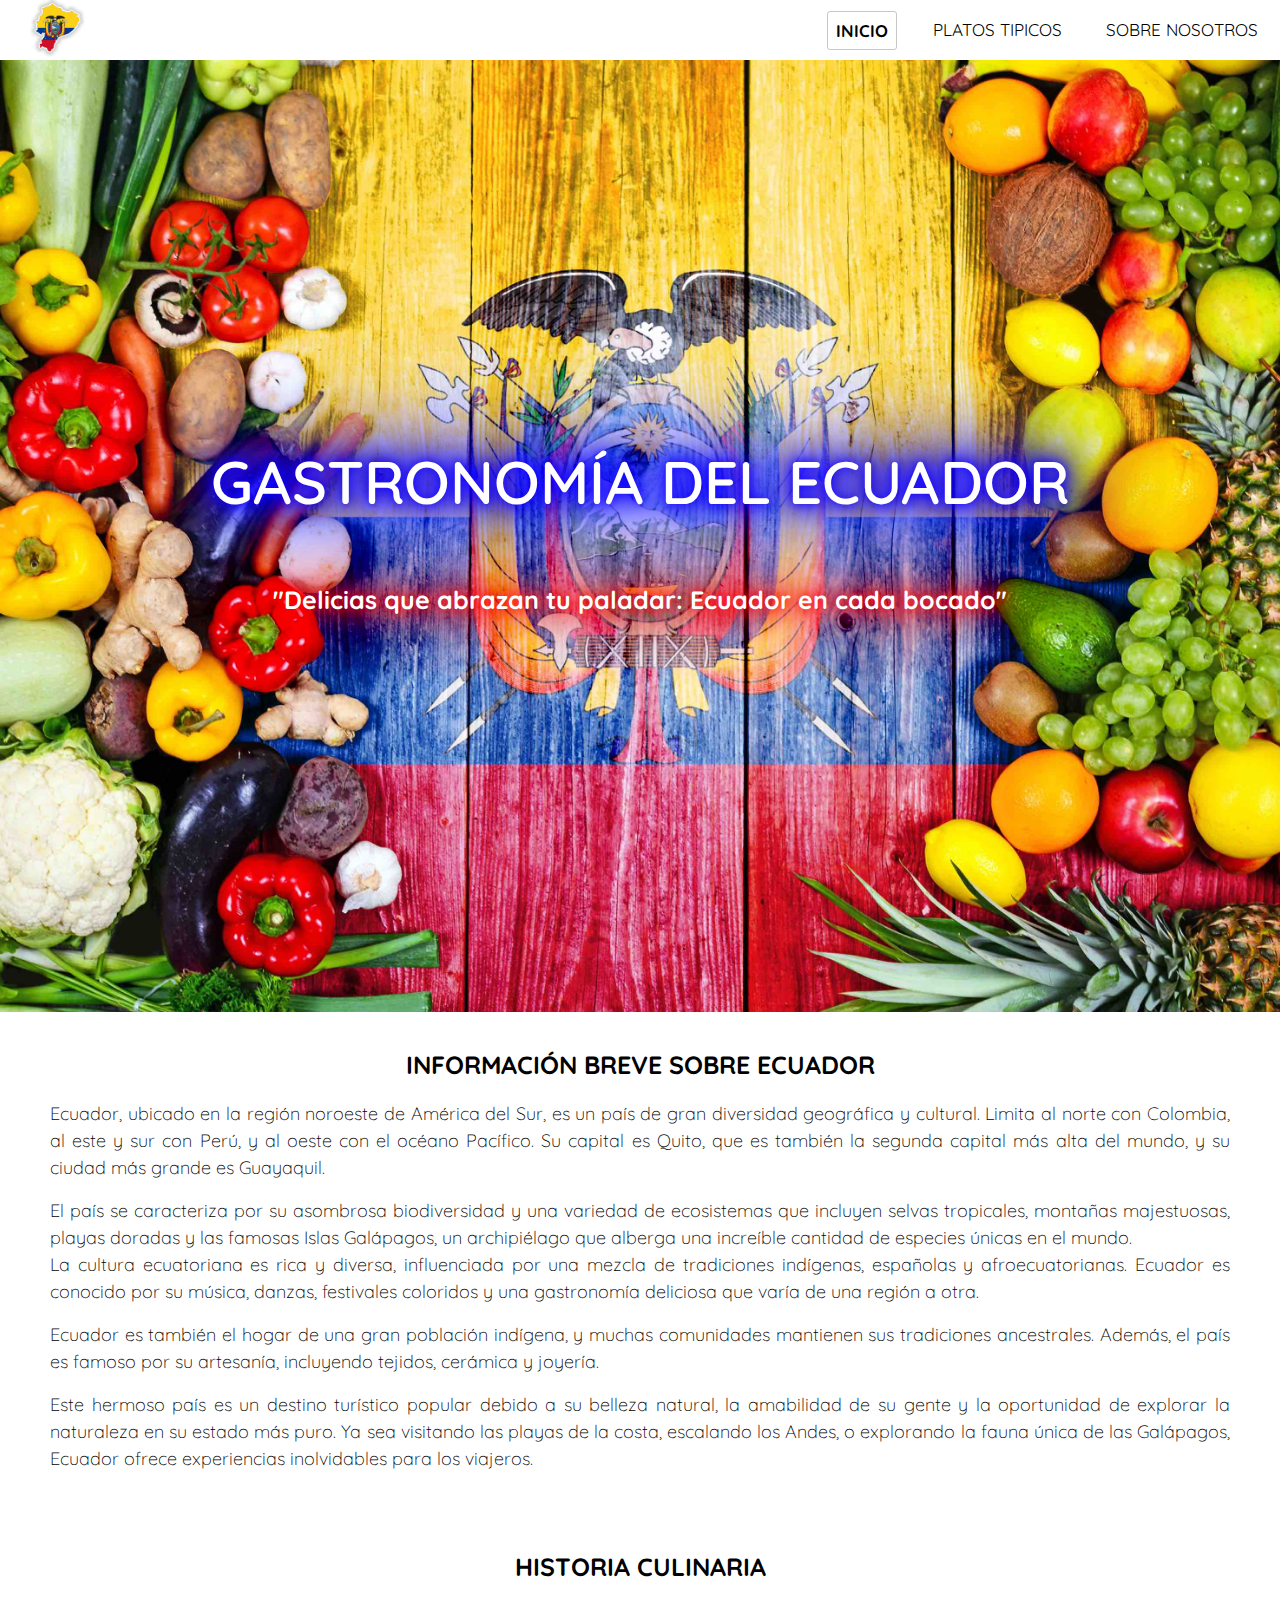
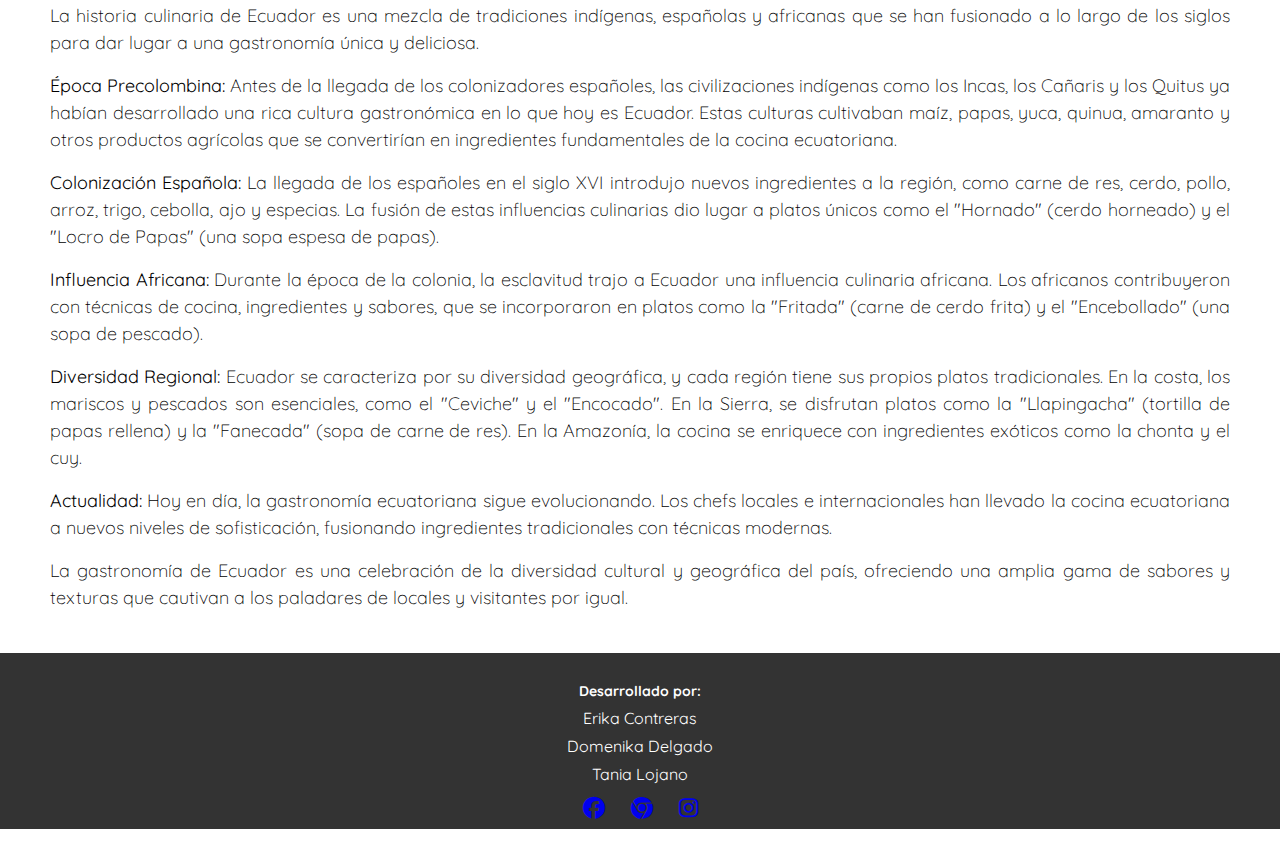
==== Recetas/Recetas/Recetas/index.html @ 78d11869 "Add files via upload" ====
<!DOCTYPE html>
<html lang="en">

<head>
  <meta charset="UTF-8">
  <meta name="viewport" content="width=device-width, initial-scale=1.0">
  <link href="https://cdnjs.cloudflare.com/ajax/libs/font-awesome/5.15.3/css/all.min.css" rel="stylesheet"
    type="text/css">
  <link rel="stylesheet" href="https://cdnjs.cloudflare.com/ajax/libs/font-awesome/5.15.1/css/all.min.css">
  <link rel="stylesheet" href="css/estilos.css">
  <link rel="preconnect" href="https://fonts.googleapis.com">
  <link rel="preconnect" href="https://fonts.gstatic.com" crossorigin>
  <link rel="stylesheet" href="https://cdnjs.cloudflare.com/ajax/libs/font-awesome/6.2.2/css/all.min.css">
  <link href="https://fonts.googleapis.com/css2?family=Quicksand:wght@300;500;700&display=swap" rel="stylesheet">
  <script src="js/index.js"></script>
  <title>GASTRONOMÍA DEL ECUADOR</title>


    <title>Barra de Búsqueda</title>
    <link rel="stylesheet" href="estilos.css">
</head>

<body>
  <div class="head">
    <div class="logo">
      <a href="index.html"><img src="img/logo.jpg" alt="Básquet"></a>
    </div>
    <nav class="barra_navegacion">
      <a class="active" href="index.html">Inicio</a>
      <a href="platos.html">Platos Tipicos</a>
      <a href="formulario.html">Sobre nosotros</a>
    </nav>
  </div>



  <div class="search-container">
    <input type="text" id="search-input" placeholder="Buscar..." />
    <button id="search-button">Buscar</button>
</div>
<div id="results"></div>
<script src="index.js"></script>



  <header class="contenido_introduccion header">
    <h2 class="introduccion">GASTRONOMÍA DEL ECUADOR</h2>
    <h3>"Delicias que abrazan tu paladar: Ecuador en cada bocado"</h3>
  </header>

  <section class="content pagina_inicio">
    <h1 class="titulos">Información breve sobre Ecuador</h1>
    <h5 class="titulo-informacion">
      <p>Ecuador, ubicado en la región noroeste de América del Sur, es un país de gran diversidad geográfica y cultural.
        Limita al norte con Colombia, al este y sur con Perú, y al oeste con el océano Pacífico. Su capital es Quito,
        que es también la segunda capital más alta del mundo, y su ciudad más grande es Guayaquil.</p>
      <br>
      <p>El país se caracteriza por su asombrosa biodiversidad y una variedad de ecosistemas que incluyen selvas
        tropicales,
        montañas majestuosas, playas doradas y las famosas Islas Galápagos, un archipiélago que alberga una increíble
        cantidad
        de especies únicas en el mundo.</p>
      <p>La cultura ecuatoriana es rica y diversa, influenciada por una mezcla de tradiciones indígenas, españolas y
        afroecuatorianas.
        Ecuador es conocido por su música, danzas, festivales coloridos y una gastronomía deliciosa que varía de una
        región a otra.</p>
      <br>
      <p>Ecuador es también el hogar de una gran población indígena, y muchas comunidades mantienen sus tradiciones
        ancestrales.
        Además, el país es famoso por su artesanía, incluyendo tejidos, cerámica y joyería.</p>
      <br>
      <p>Este hermoso país es un destino turístico popular debido a su belleza natural, la amabilidad de su gente y la
        oportunidad
        de explorar la naturaleza en su estado más puro. Ya sea visitando las playas de la costa, escalando los Andes, o
        explorando
        la fauna única de las Galápagos, Ecuador ofrece experiencias inolvidables para los viajeros.</p>
    </h5>
    <br><br>
    <h1 class="titulos">Historia Culinaria</h1>
    <h5 class="titulo-informacion">
      <p>La historia culinaria de Ecuador es una mezcla de tradiciones indígenas, españolas y africanas que se han
        fusionado
        a lo largo de los siglos para dar lugar a una gastronomía única y deliciosa.</p>
      <br>
      <p><b>Época Precolombina:</b> Antes de la llegada de los colonizadores españoles, las civilizaciones indígenas
        como los Incas,
        los Cañaris y los Quitus ya habían desarrollado una rica cultura gastronómica en lo que hoy es Ecuador. Estas
        culturas
        cultivaban maíz, papas, yuca, quinua, amaranto y otros productos agrícolas que se convertirían en ingredientes
        fundamentales
        de la cocina ecuatoriana.</p>
      <br>
      <p><b>Colonización Española:</b> La llegada de los españoles en el siglo XVI introdujo nuevos ingredientes a la
        región,
        como carne de res, cerdo, pollo, arroz, trigo, cebolla, ajo y especias. La fusión de estas influencias
        culinarias dio lugar
        a platos únicos como el "Hornado" (cerdo horneado) y el "Locro de Papas" (una sopa espesa de papas).</p>
      <br>
      <p><b>Influencia Africana:</b> Durante la época de la colonia, la esclavitud trajo a Ecuador una influencia
        culinaria
        africana. Los africanos contribuyeron con técnicas de cocina, ingredientes y sabores, que se incorporaron en
        platos como
        la "Fritada" (carne de cerdo frita) y el "Encebollado" (una sopa de pescado).</p>
      <br>
      <p><b>Diversidad Regional:</b> Ecuador se caracteriza por su diversidad geográfica, y cada región tiene sus
        propios
        platos tradicionales. En la costa, los mariscos y pescados son esenciales, como el "Ceviche" y el "Encocado". En
        la Sierra,
        se disfrutan platos como la "Llapingacha" (tortilla de papas rellena) y la "Fanecada" (sopa de carne de res). En
        la Amazonía,
        la cocina se enriquece con ingredientes exóticos como la chonta y el cuy.</p>
      <br>
      <p><b>Actualidad:</b> Hoy en día, la gastronomía ecuatoriana sigue evolucionando. Los chefs locales e
        internacionales han
        llevado la cocina ecuatoriana a nuevos niveles de sofisticación, fusionando ingredientes tradicionales con
        técnicas modernas.</p>
      <br>
      <p>La gastronomía de Ecuador es una celebración de la diversidad cultural y geográfica del país, ofreciendo una
        amplia gama
        de sabores y texturas que cautivan a los paladares de locales y visitantes por igual.</p>
    </h5>
    <br>
    </div
  </section>
  <footer class="footer-names">
    <div class="info-personal">
      <h1>Desarrollado por:</h1>
      <div class="integrantes-name">
        <div class="name-div">
          <p>Erika Contreras</p>
          <p>Domenika Delgado</p>
          <p>Tania Lojano</p>
          
        </div>
      </div>
      <div class="links">
        <a href="https://www.facebook.com/groups/ups.ecuador/" class="icon-link">
          <i class="fab fa-facebook"></i>
        </a>
        <a href="https://www.ups.edu.ec/" class="icon-link">
          <i class="fab fa-chrome"></i>
        </a>
        <a href="https://www.instagram.com/upsalesianaec/" class="icon-link">
          <i class="fab fa-instagram"></i>
        </a>
      </div>
    </div>
  </footer>
</body>
</html>
---- Recetas/Recetas/Recetas/css/estilos.css ----
:root {
    --Fwhite: #FFFFFF;
    --black: #000000;
    --very-light-pink: #C7C7C7;
    --text-input-field: #F7F7F7;
    --hospital-green: #ACD9B2;
    --sm: 14px;
    --md: 16px;
    --lg: 18px;
}

body {
    margin: 0;
    font-family: 'Quicksand', sans-serif;
}
/* *{
    margin: 0;
    padding: 0;
    border: 0;
    font-size: 100%;
    vertical-align: baseline;
} */

.head {
    display: flex;
    align-items: center;
    justify-content: space-between;
    height: 60px;
    background: #ffffff;
    position: fixed;
    width: 100%;
    z-index: 100;
}

.barra_navegacion {
    display: flex;
    margin-right: -0px;
}

.logo {
    margin-left: 30px;
}

.logo a {
    text-decoration: none;
    color: #fff;
    text-transform: uppercase;
    font-size: 20px;
}

.logo img {
    width: 55px;
    height: auto;
}

.barra_navegacion a {
    display: block;
    padding: 8px 8px; 
    margin: 0 14px 0 14px;
    border-radius: 3px;
    color: #000000;
    text-decoration: none;
    text-transform: uppercase;
    font-size: 17px;
}

.barra_navegacion a:hover {
    background: linear-gradient(90deg, #f4f477, #99CCFF, #FFCCCC);
}
.active {
    color: #fff;
    font-weight: bold;
    border: 1px solid var(--very-light-pink);
    text-decoration: none;
  }
.contenido_introduccion {
    height: 85vh;
    display: flex;
    flex-direction: column;
    justify-content: center;
    align-items: center;
}

.introduccion {
    margin-bottom: 40px;
    font-size: 60px;
    font-weight: 600;
    text-transform: uppercase;
    word-break: break-word;
}

h2 {
    color: #fff;
    text-shadow: 0 0 10px #1100ff,
                 0 0 20px #1100ff,
                 0 0 30px #1100ff,
                 0 0 40px #1100ff,
                 0 0 70px #1100ff,
                 0 0 80px #1100ff,
                 0 0 100px #1100ff,
                 0 0 150px #1100ff;
}

h3 {
    color: #fff;
    text-align: center;
    font-size: 25px;
    padding-left: 10px;
    padding-right: 10px;
    text-shadow: 0 0 10px #ff0000,
                 0 0 20px #ff0000,
                 0 0 30px #ff0000,
                 0 0 40px #ff0000,
                 0 0 70px #ff0000,
                 0 0 80px #ff0000,
                 0 0 100px #ff0000,
                 0 0 150px #ff0000;
}

.header {
    display: flex;
    justify-content: center;
    align-items: center;
    height: 110vh;
    background: url(imagenes/introduccion.jpg) no-repeat center;
    background-size: cover;
}

.header2 {
    display: flex;
    justify-content: center;
    align-items: center;
    height: 110vh;
    background: url(imagenes/platos.jpg) no-repeat center;
    background-size: cover;
}

.header3 {
    display: flex;
    justify-content: center;
    align-items: center;
    height: 110vh;
    background: url(imagenes/b7.gif) no-repeat center;
    background-size: cover;
}

.header4 {
    display: flex;
    justify-content: center;
    align-items: center;
    height: 110vh;
    background: url(imagenes/b8.gif) no-repeat center;
    background-size: cover;
}

.pagina_inicio {
    background: #ffffff;
    padding: 20px 0;
    /*min-height: 75vh; */
}

.contactos {
    background: #000000;
    padding: 20px 0;
    display: flex;
    align-items: center; 
}

.pagina_historia {
    background: #ffffff;
    padding: 20px 0;
    /*height: 485vh;*/
}

.imagen {
    max-width: 50%; 
    display: block; 
    margin: 0 auto; 
}

.pagina_reglas {
    background: #0a93ef;
    padding: 20px 0;
    height: 365vh;
}

.pagina_equipos {
    background: #0a93ef;
    padding: 20px 0;
    height: 300vh;
}

.titulos {
    margin-bottom: 40px;
    text-align: center;
    font-size: 25px;
    font-weight: 800;
    text-transform: uppercase;
    color: #000000;
}

.titulo-informacion p {
    text-align: justify;
    color: black;
    font-size: 18px;
    margin-top: -20px;
    padding-left: 50px; 
    padding-right: 50px; 
    font-weight: 100;
    line-height: 1.5;
    margin-bottom: 20px;
    text-align: justify;
}

.titulo2 {
    text-align: left;
    color: black;
    font-size: 18px;
    margin-top: 10px;
    padding-left: 50px; 
    padding-right: 50px; 
}

.subtitulos {
    margin-bottom: 40px;
    text-align: center;
    font-size: 15px;
    font-weight: 600;
    text-transform: uppercase;
    color: #000000;
}



.derechos-reservados {
    text-align: center;
    width: 100%;
}

.derechos-reservados p {
    margin-bottom: 10px;
    font-size: 18px;
    color: #fff;
    padding: 0 150px;
}



.social {
    display: flex;
    justify-content: center;
}

.social ul {
    list-style: none;
    display: flex;
    justify-content: flex-start;
    padding: 0;
}

.social li {
    margin-right: 7px;
}

.social li a {
    color: #fff;
    font-size: 24px;
}

.social li a i {
    transition: color 0.3s ease;
}

.social li a:hover i {
    color: #00eaff;
}

.image-container {
    display: flex;
    justify-content: center;
}

.contenido_login {
    height: 100vh;
    display: flex;
    flex-direction: column;
    justify-content: center;
    align-items: center;
}

.input-grande {
    border-radius: 10px;
    height: 25px;
    width: 250px;
    padding: 5px;
    font-size: 16px;
}


textarea.form-control {
    resize: vertical;
}


.btn:hover {
    background-color: #00ccff;
}

.list-container {
    display: flex;
    align-items: center;
}
.list-container .form-container {
    width: 100%;
    margin: 20px;
    display: flex;
    flex-direction: column;
    align-items: center;
}
.list-container .titulos {
    margin-bottom: 0px;
    font-weight: bold;
}
.list-container .subtitulos {
    margin-top: 10px;
    margin-bottom: 0;
}

.list-container .centrado {
    width: 60%;
    display: flex;
    flex-direction: column;
}

.list-container .label {
    font-weight: bold;
    margin-bottom: 4px;
    margin-top: 12px;
}
.form-control {

    padding: 10px;
    font-size: 16px;
    border-radius: 5px;
    border: 1px solid #ccc;
}
.btn {
    display: block;
    width: auto;
    margin: 22px 12px 0 12px;
    padding: 10px 15px;
    font-size: 16px;
    border-radius: 5px;
    background-color: #2fbcd4;
    border: none;
    color: #000;
    cursor: pointer;
    transition: background-color 0.3s ease;
}
.list-container .contact-div {
    width: 100%;
    margin: 20px;
    display: flex;
    flex-direction: column;
}
.txt-contact {
    font-weight: bold;
    font-size: 25px;
    color: black;
    margin-bottom: 0px;
    text-shadow: none;
}
.content-contact {
    display: flex;
    justify-content: center;
}
.contact-form {
    display: flex;
    flex-direction: column;
    width: 75%;
}
.footer-names {
    text-align: center;
    background-color: #333;
    color: #fff;
    padding: 20px 0 2px;
}
.footer-names .info-personal h1 {
    font-size: var(--sm);
    margin-bottom: 0;
}
.footer-names .integrantes-name {
    display: flex;
    flex-direction: row;
    justify-content: center;
}
.footer-names .integrantes-name .name-div {
    display: flex;
    flex-direction: column;
    justify-content: center;
    margin: 0 50px 0 50px;
}
.footer-names .integrantes-name .name-div p{
    margin: 8px 0 0 0;
}

.footer-names .links {
    margin-top: 10px;
    font-size: 22px;
    margin-bottom: 5px;
}
.footer-names .links a{
    text-decoration: none;
    margin: 0 10px 0 10px;
}
/* .centrar {
    display: flex;
    justify-content: center;
    align-items: center;
    height: 65vh;
} */

/* .grid-container {
    display: grid;
    grid-template-columns: repeat(5, 1fr);
    grid-gap: 10px;
} */
  
/* .image-container {
    width: 100%;
    height: 0;
    padding-bottom: 100%;
    background-size: contain;
    background-repeat: no-repeat;
    background-position: center;
} */
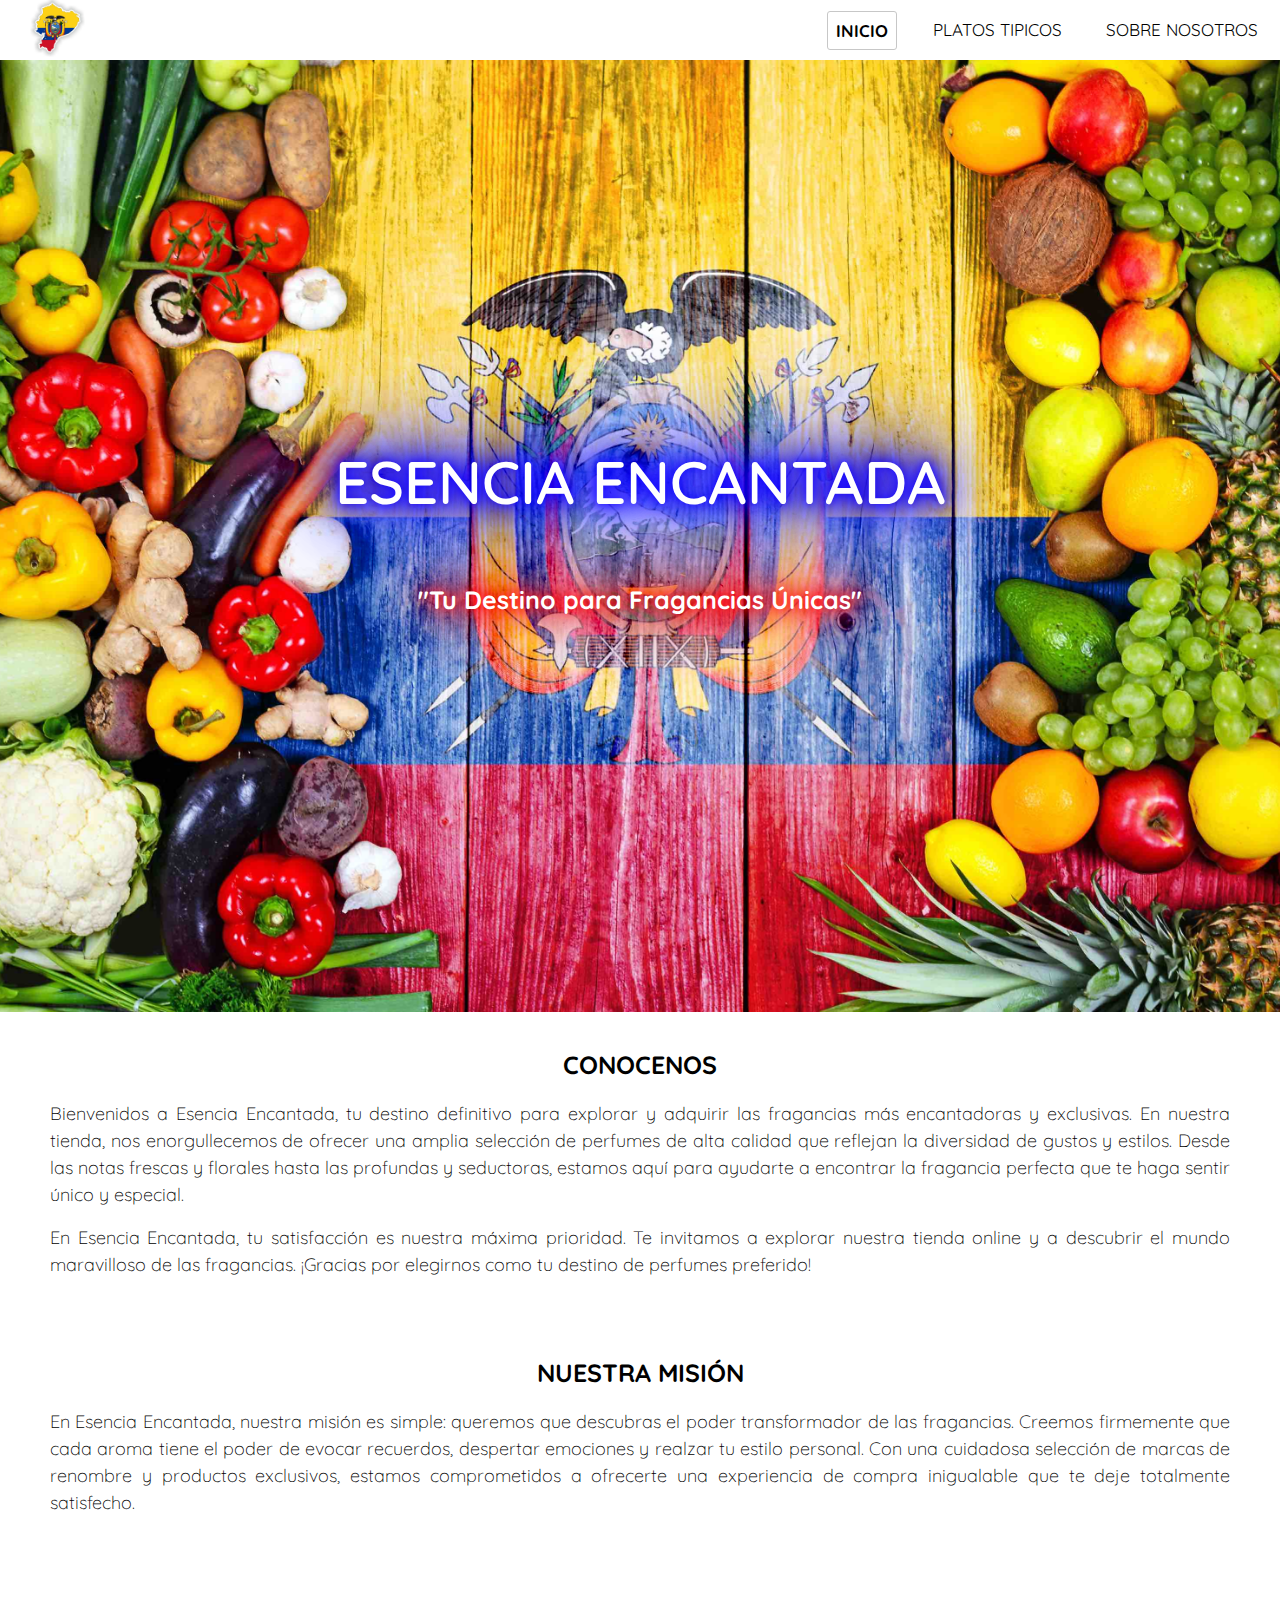
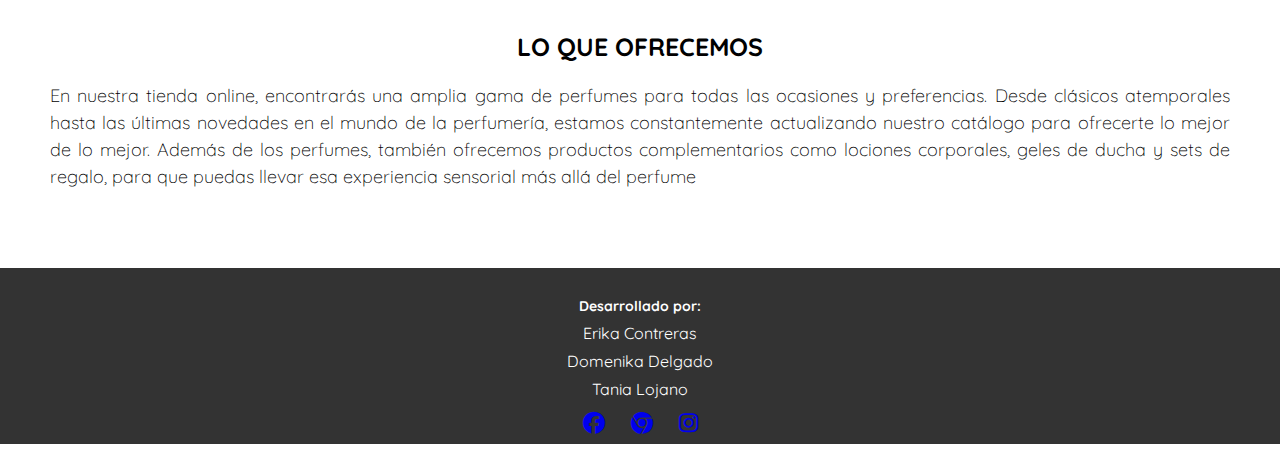
==== commit f5f4e5c5: "INT" ====
--- a/Recetas/Recetas/Recetas/index.html
+++ b/Recetas/Recetas/Recetas/index.html
@@ -13,7 +13,7 @@
   <link rel="stylesheet" href="https://cdnjs.cloudflare.com/ajax/libs/font-awesome/6.2.2/css/all.min.css">
   <link href="https://fonts.googleapis.com/css2?family=Quicksand:wght@300;500;700&display=swap" rel="stylesheet">
   <script src="js/index.js"></script>
-  <title>GASTRONOMÍA DEL ECUADOR</title>
+  <title>Esencia Encantada</title>
 
 
     <title>Barra de Búsqueda</title>
@@ -44,82 +44,46 @@
 
 
   <header class="contenido_introduccion header">
-    <h2 class="introduccion">GASTRONOMÍA DEL ECUADOR</h2>
-    <h3>"Delicias que abrazan tu paladar: Ecuador en cada bocado"</h3>
+    <h2 class="introduccion">Esencia Encantada</h2>
+    <h3>"Tu Destino para Fragancias Únicas"</h3>
   </header>
 
   <section class="content pagina_inicio">
-    <h1 class="titulos">Información breve sobre Ecuador</h1>
+    <h1 class="titulos">CONOCENOS </h1>
     <h5 class="titulo-informacion">
-      <p>Ecuador, ubicado en la región noroeste de América del Sur, es un país de gran diversidad geográfica y cultural.
-        Limita al norte con Colombia, al este y sur con Perú, y al oeste con el océano Pacífico. Su capital es Quito,
-        que es también la segunda capital más alta del mundo, y su ciudad más grande es Guayaquil.</p>
+      <p>Bienvenidos a Esencia Encantada, tu destino definitivo para explorar y adquirir las fragancias más encantadoras y exclusivas.
+         En nuestra tienda, nos enorgullecemos de ofrecer una amplia selección de perfumes de alta calidad que reflejan la diversidad 
+         de gustos y estilos. Desde las notas frescas y florales hasta las profundas y seductoras, estamos aquí para ayudarte a 
+         encontrar la fragancia perfecta que te haga sentir único y especial.</p>
       <br>
-      <p>El país se caracteriza por su asombrosa biodiversidad y una variedad de ecosistemas que incluyen selvas
-        tropicales,
-        montañas majestuosas, playas doradas y las famosas Islas Galápagos, un archipiélago que alberga una increíble
-        cantidad
-        de especies únicas en el mundo.</p>
-      <p>La cultura ecuatoriana es rica y diversa, influenciada por una mezcla de tradiciones indígenas, españolas y
-        afroecuatorianas.
-        Ecuador es conocido por su música, danzas, festivales coloridos y una gastronomía deliciosa que varía de una
-        región a otra.</p>
-      <br>
-      <p>Ecuador es también el hogar de una gran población indígena, y muchas comunidades mantienen sus tradiciones
-        ancestrales.
-        Además, el país es famoso por su artesanía, incluyendo tejidos, cerámica y joyería.</p>
-      <br>
-      <p>Este hermoso país es un destino turístico popular debido a su belleza natural, la amabilidad de su gente y la
-        oportunidad
-        de explorar la naturaleza en su estado más puro. Ya sea visitando las playas de la costa, escalando los Andes, o
-        explorando
-        la fauna única de las Galápagos, Ecuador ofrece experiencias inolvidables para los viajeros.</p>
+      <p> En Esencia Encantada, tu satisfacción es nuestra máxima prioridad. Te invitamos a explorar nuestra tienda online 
+        y a descubrir el mundo maravilloso de las fragancias.
+         ¡Gracias por elegirnos como tu destino de perfumes preferido!</p>
+
     </h5>
     <br><br>
-    <h1 class="titulos">Historia Culinaria</h1>
+    <h1 class="titulos">Nuestra Misión</h1>
     <h5 class="titulo-informacion">
-      <p>La historia culinaria de Ecuador es una mezcla de tradiciones indígenas, españolas y africanas que se han
-        fusionado
-        a lo largo de los siglos para dar lugar a una gastronomía única y deliciosa.</p>
+      <p>En Esencia Encantada, nuestra misión es simple: queremos que descubras el poder transformador de las fragancias. 
+        Creemos firmemente que cada aroma tiene el poder de evocar recuerdos, despertar emociones y realzar tu estilo personal.
+        Con una cuidadosa selección de marcas de renombre y productos exclusivos, estamos comprometidos a ofrecerte una 
+        experiencia de compra inigualable que te deje totalmente satisfecho.</p>
       <br>
-      <p><b>Época Precolombina:</b> Antes de la llegada de los colonizadores españoles, las civilizaciones indígenas
-        como los Incas,
-        los Cañaris y los Quitus ya habían desarrollado una rica cultura gastronómica en lo que hoy es Ecuador. Estas
-        culturas
-        cultivaban maíz, papas, yuca, quinua, amaranto y otros productos agrícolas que se convertirían en ingredientes
-        fundamentales
-        de la cocina ecuatoriana.</p>
-      <br>
-      <p><b>Colonización Española:</b> La llegada de los españoles en el siglo XVI introdujo nuevos ingredientes a la
-        región,
-        como carne de res, cerdo, pollo, arroz, trigo, cebolla, ajo y especias. La fusión de estas influencias
-        culinarias dio lugar
-        a platos únicos como el "Hornado" (cerdo horneado) y el "Locro de Papas" (una sopa espesa de papas).</p>
-      <br>
-      <p><b>Influencia Africana:</b> Durante la época de la colonia, la esclavitud trajo a Ecuador una influencia
-        culinaria
-        africana. Los africanos contribuyeron con técnicas de cocina, ingredientes y sabores, que se incorporaron en
-        platos como
-        la "Fritada" (carne de cerdo frita) y el "Encebollado" (una sopa de pescado).</p>
-      <br>
-      <p><b>Diversidad Regional:</b> Ecuador se caracteriza por su diversidad geográfica, y cada región tiene sus
-        propios
-        platos tradicionales. En la costa, los mariscos y pescados son esenciales, como el "Ceviche" y el "Encocado". En
-        la Sierra,
-        se disfrutan platos como la "Llapingacha" (tortilla de papas rellena) y la "Fanecada" (sopa de carne de res). En
-        la Amazonía,
-        la cocina se enriquece con ingredientes exóticos como la chonta y el cuy.</p>
-      <br>
-      <p><b>Actualidad:</b> Hoy en día, la gastronomía ecuatoriana sigue evolucionando. Los chefs locales e
-        internacionales han
-        llevado la cocina ecuatoriana a nuevos niveles de sofisticación, fusionando ingredientes tradicionales con
-        técnicas modernas.</p>
-      <br>
-      <p>La gastronomía de Ecuador es una celebración de la diversidad cultural y geográfica del país, ofreciendo una
-        amplia gama
-        de sabores y texturas que cautivan a los paladares de locales y visitantes por igual.</p>
     </h5>
+     
+  </h5>
+  <br><br>
+  <h1 class="titulos">Lo que Ofrecemos</h1>
+  <h5 class="titulo-informacion">
+    <p>En nuestra tienda online, encontrarás una amplia gama de perfumes para todas las ocasiones y preferencias.
+       Desde clásicos atemporales hasta las últimas novedades en el mundo de la perfumería, estamos constantemente
+        actualizando nuestro catálogo para ofrecerte lo mejor de lo mejor. Además de los perfumes, también ofrecemos
+         productos complementarios como lociones corporales, geles de ducha y sets de regalo, para que puedas
+          llevar esa experiencia sensorial más allá del perfume</p>
     <br>
+  </h5>
+  <br>
+
     </div
   </section>
   <footer class="footer-names">
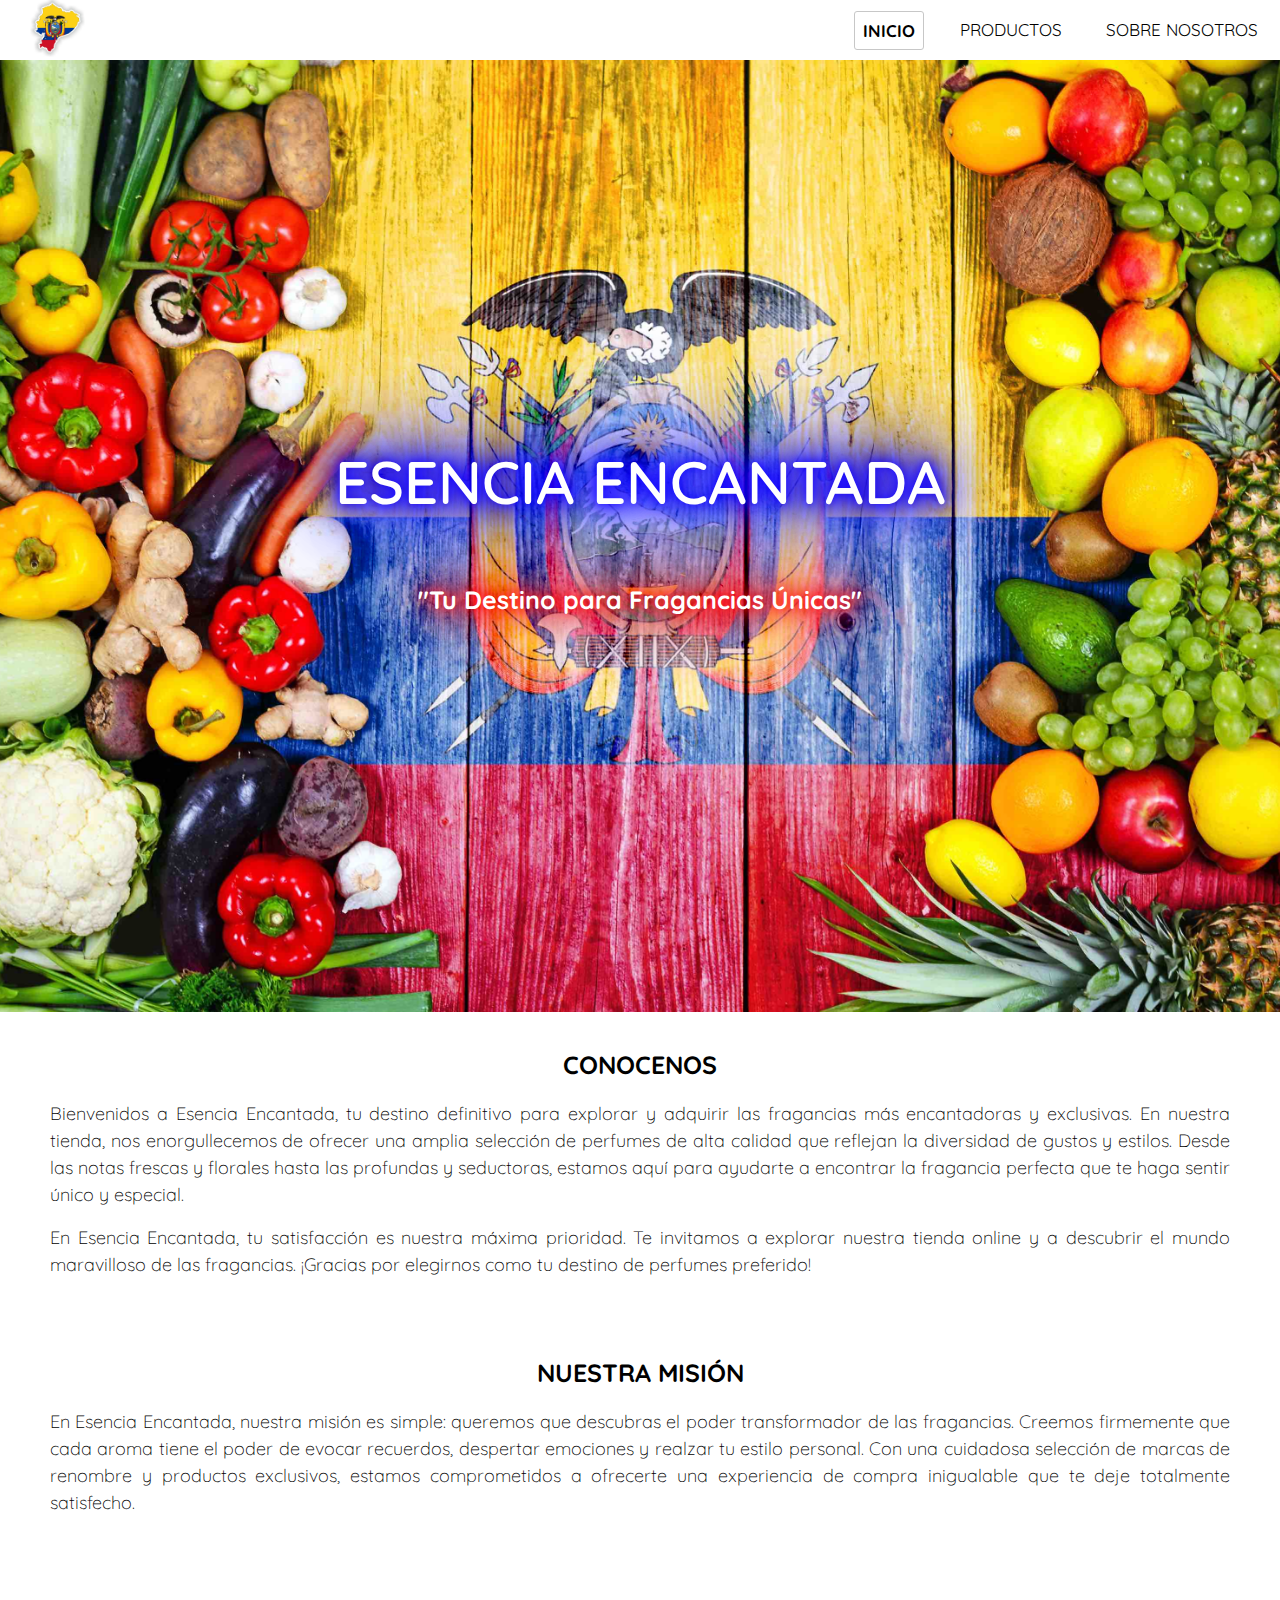
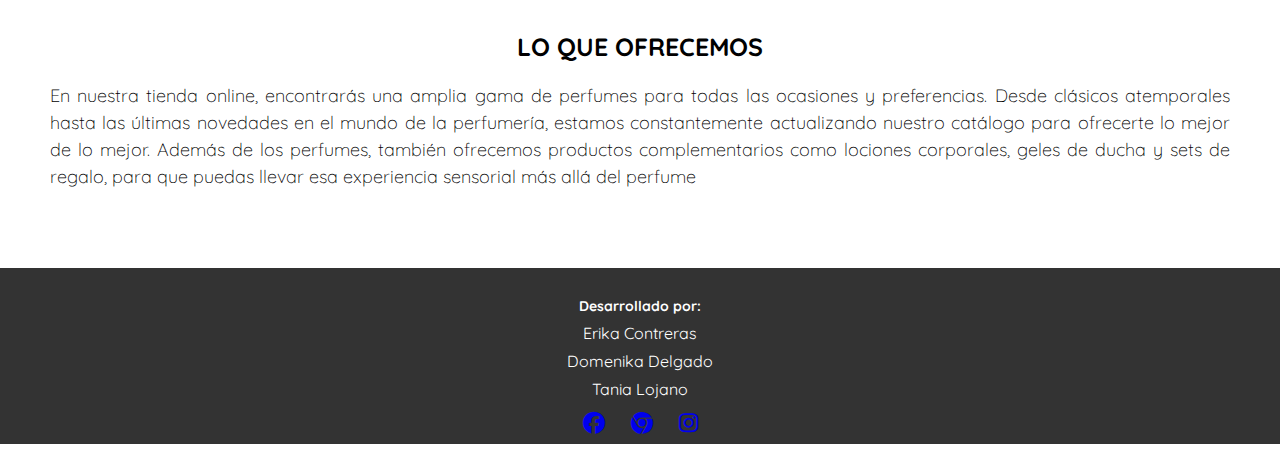
==== commit 6217d79a: "dos" ====
--- a/Recetas/Recetas/Recetas/index.html
+++ b/Recetas/Recetas/Recetas/index.html
@@ -27,7 +27,7 @@
     </div>
     <nav class="barra_navegacion">
       <a class="active" href="index.html">Inicio</a>
-      <a href="platos.html">Platos Tipicos</a>
+      <a href="platos.html">Productos</a>
       <a href="formulario.html">Sobre nosotros</a>
     </nav>
   </div>
@@ -86,6 +86,8 @@
 
     </div
   </section>
+
+
   <footer class="footer-names">
     <div class="info-personal">
       <h1>Desarrollado por:</h1>
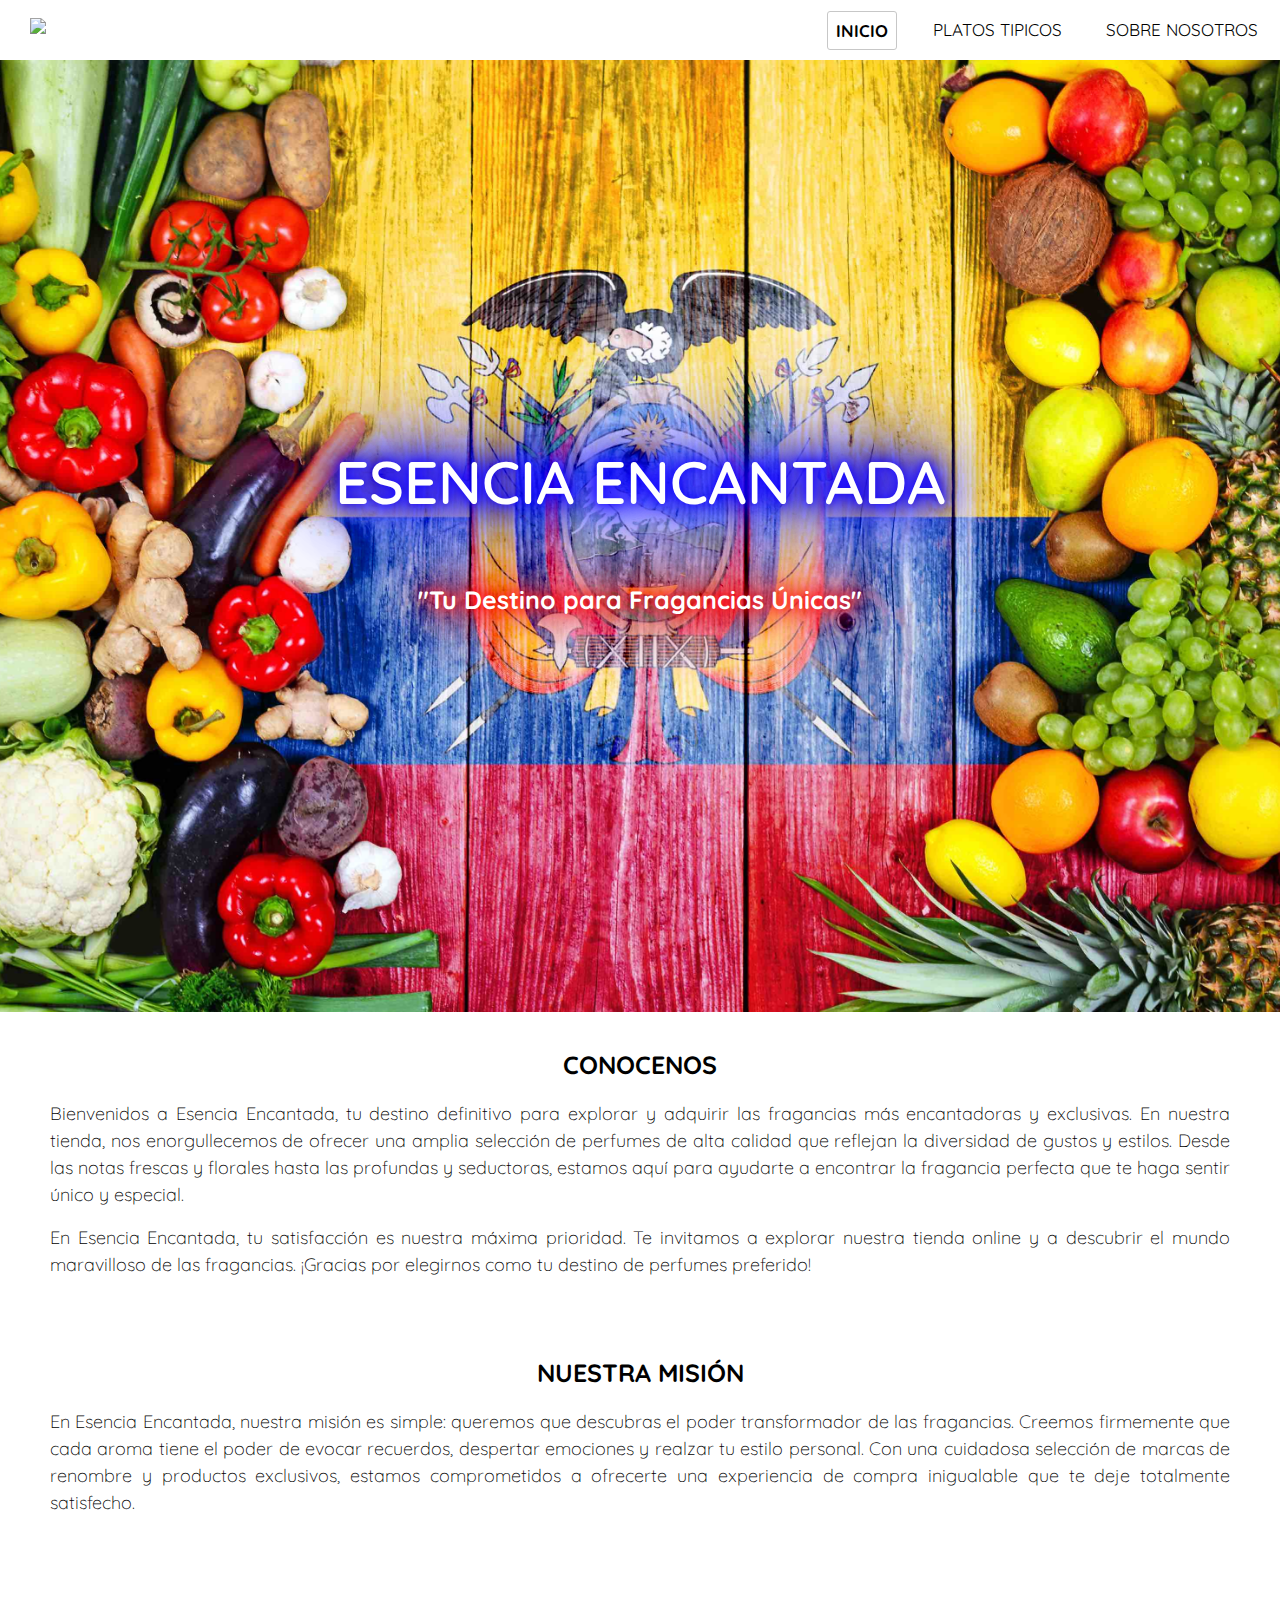
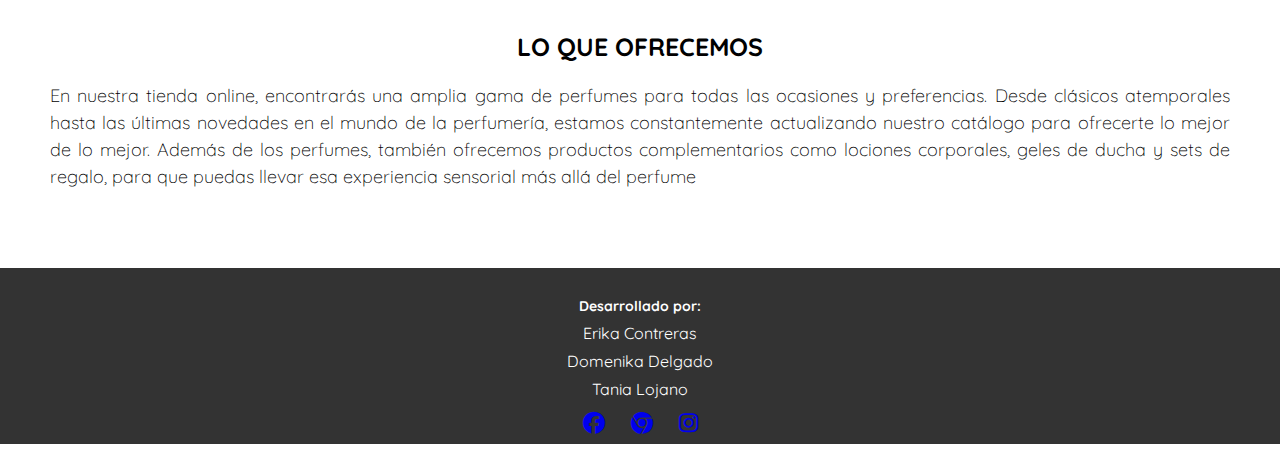
==== commit b0793328: "Merge branch 'main' of https://github.com/ErikaContreras15/Trabajo01" ====
--- a/Recetas/Recetas/Recetas/index.html
+++ b/Recetas/Recetas/Recetas/index.html
@@ -27,7 +27,7 @@
     </div>
     <nav class="barra_navegacion">
       <a class="active" href="index.html">Inicio</a>
-      <a href="platos.html">Productos</a>
+      <a href="platos.html">Platos Tipicos</a>
       <a href="formulario.html">Sobre nosotros</a>
     </nav>
   </div>
@@ -86,8 +86,6 @@
 
     </div
   </section>
-
-
   <footer class="footer-names">
     <div class="info-personal">
       <h1>Desarrollado por:</h1>
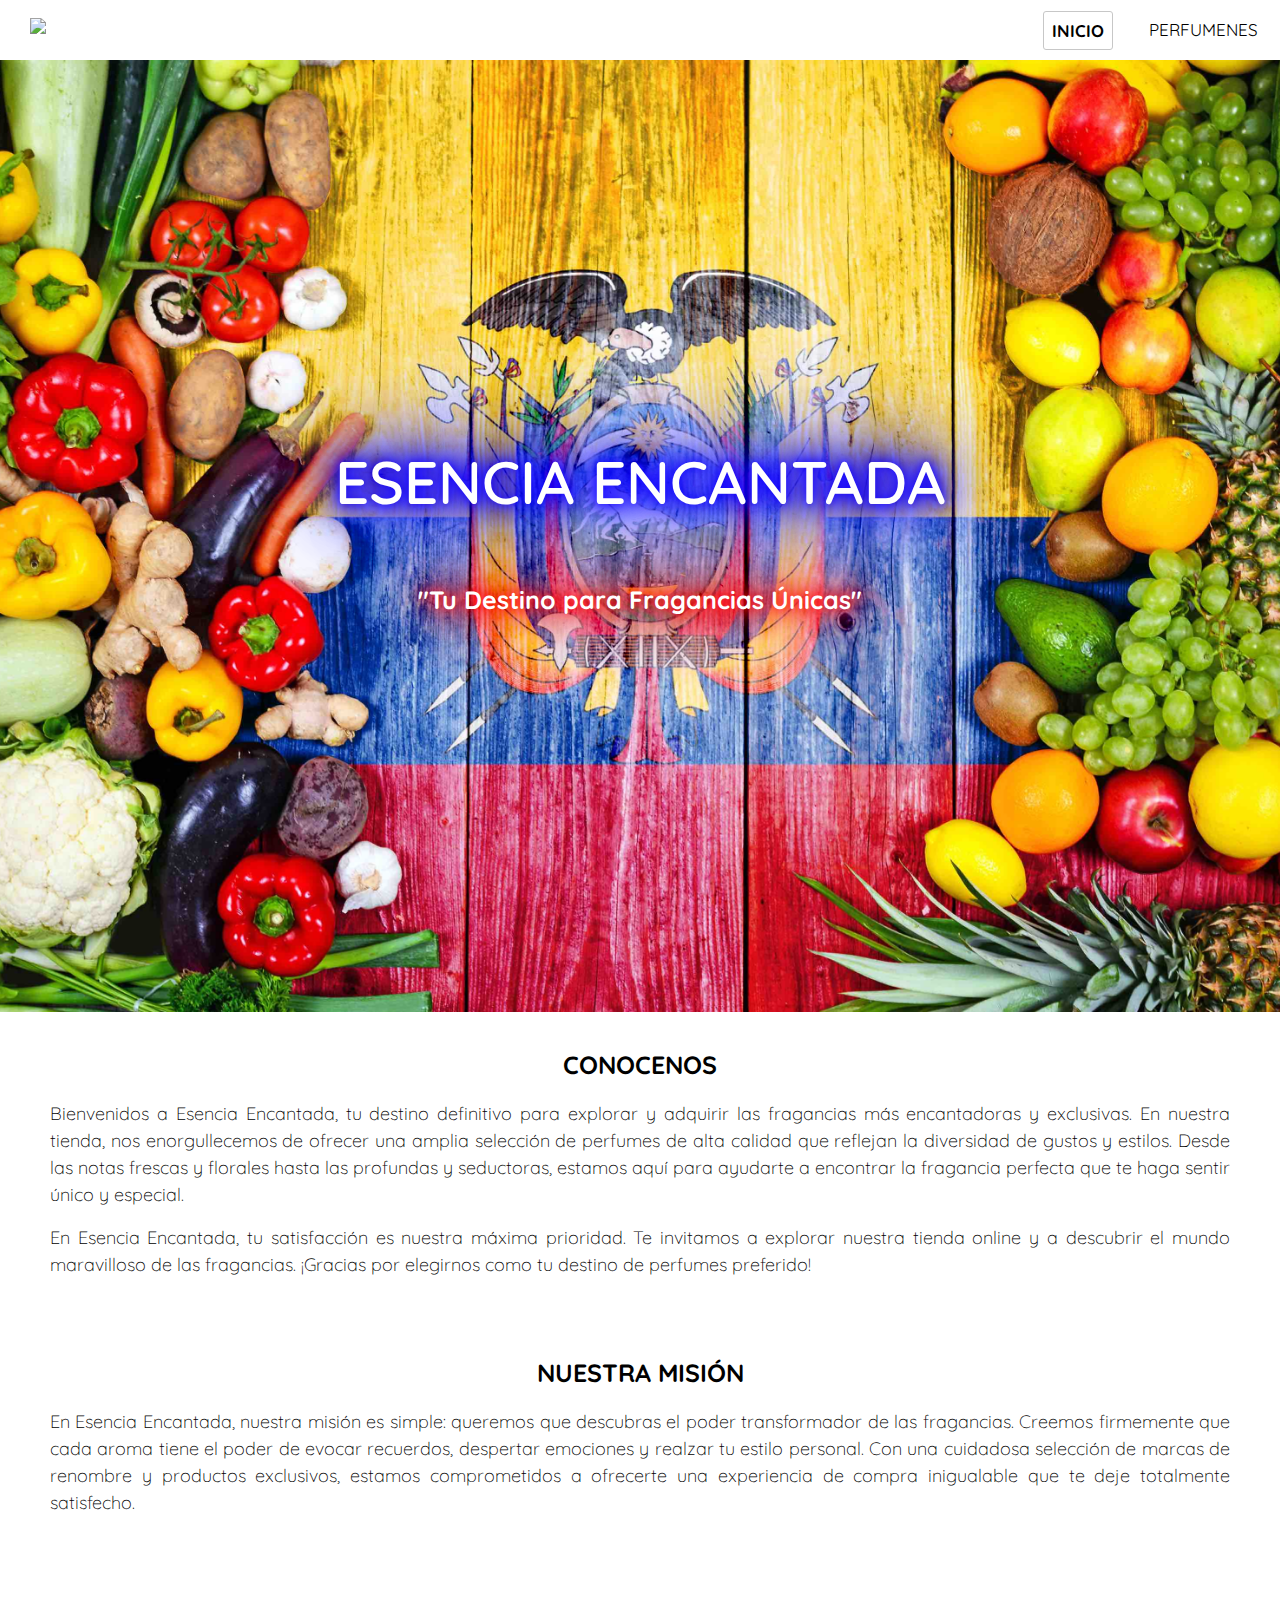
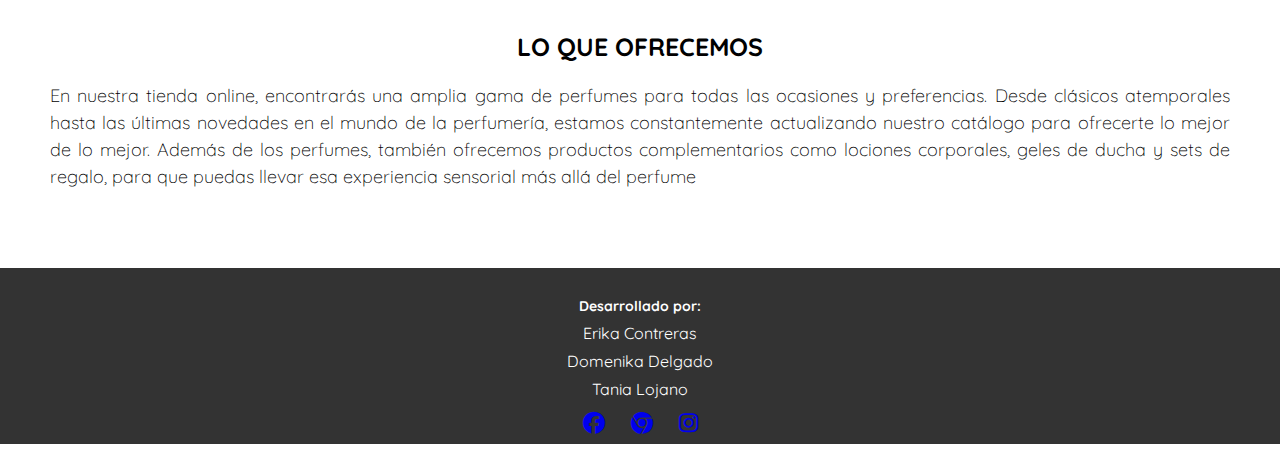
==== commit ec169490: "formulario borrado" ====
--- a/Recetas/Recetas/Recetas/index.html
+++ b/Recetas/Recetas/Recetas/index.html
@@ -16,7 +16,7 @@
   <title>Esencia Encantada</title>
 
 
-    <title>Barra de Búsqueda</title>
+    
     <link rel="stylesheet" href="estilos.css">
 </head>
 
@@ -27,8 +27,7 @@
     </div>
     <nav class="barra_navegacion">
       <a class="active" href="index.html">Inicio</a>
-      <a href="platos.html">Platos Tipicos</a>
-      <a href="formulario.html">Sobre nosotros</a>
+      <a href="platos.html">Perfumenes</a>
     </nav>
   </div>
 
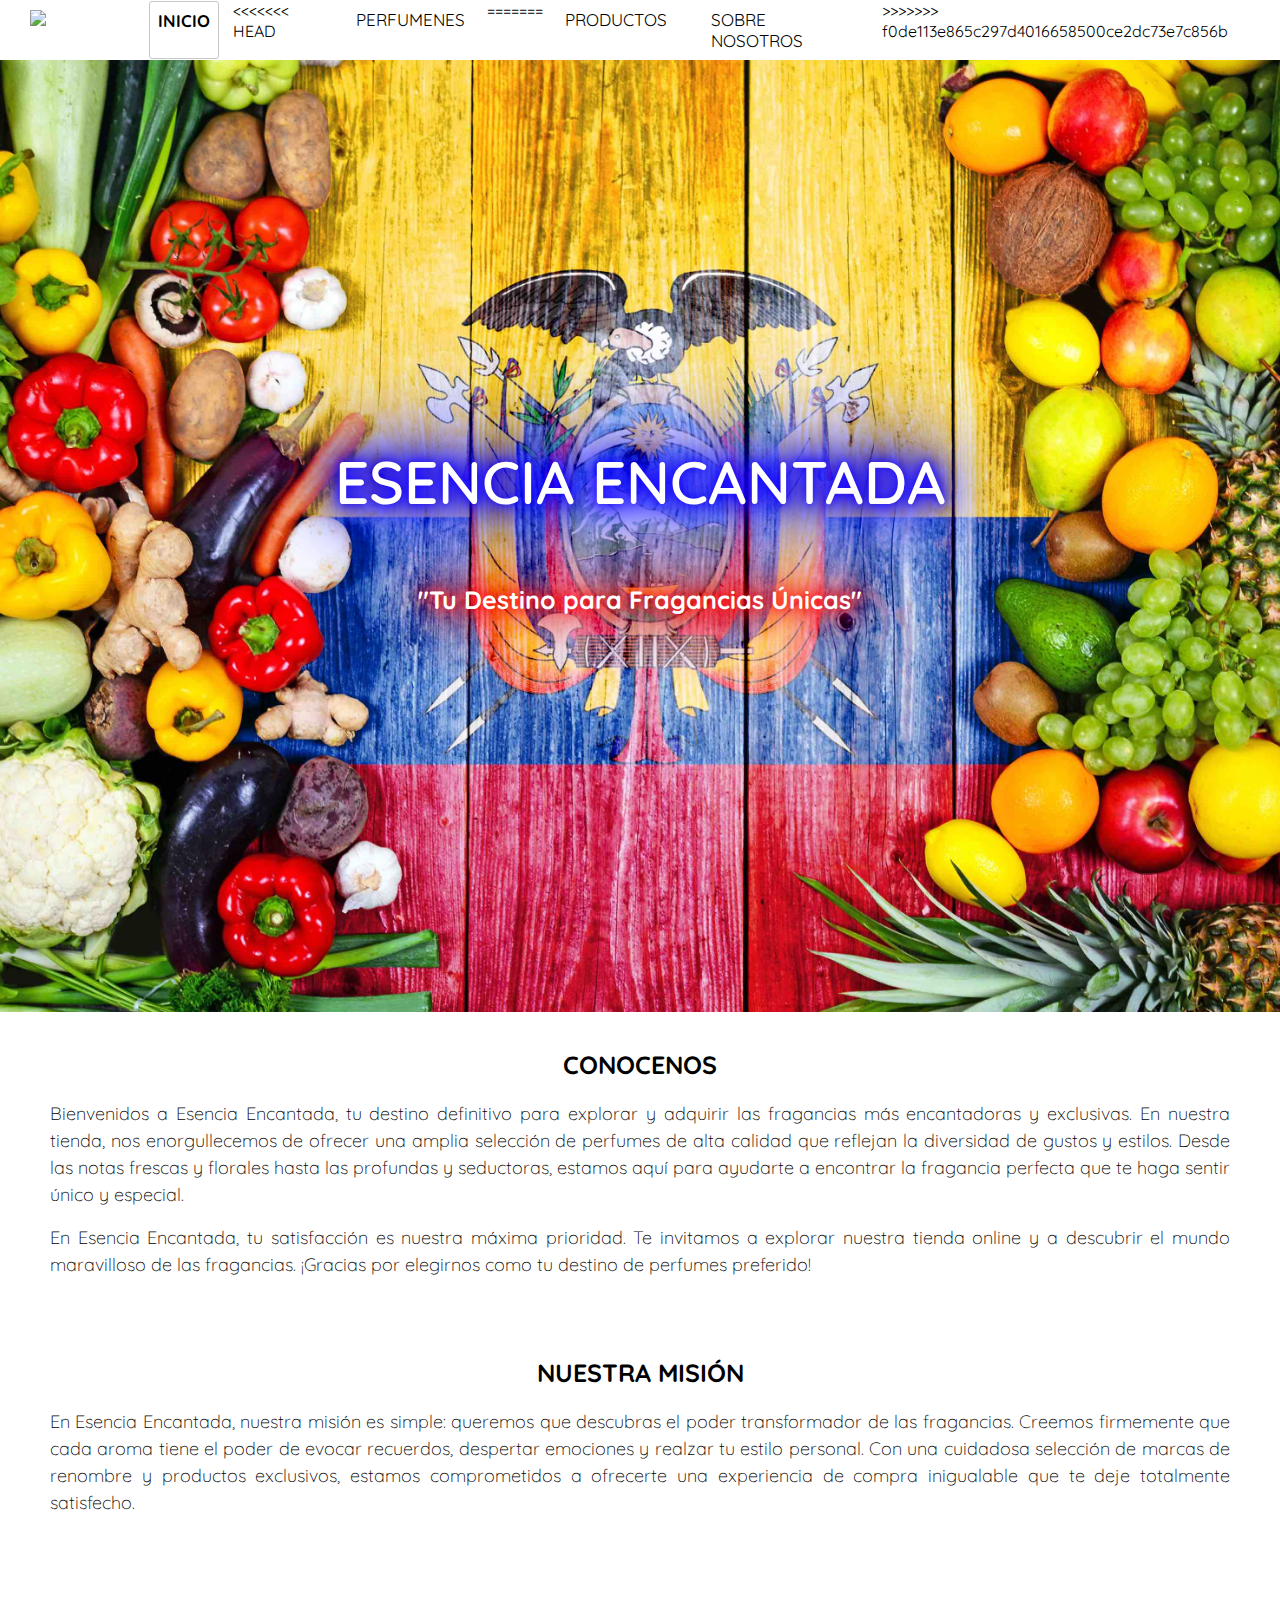
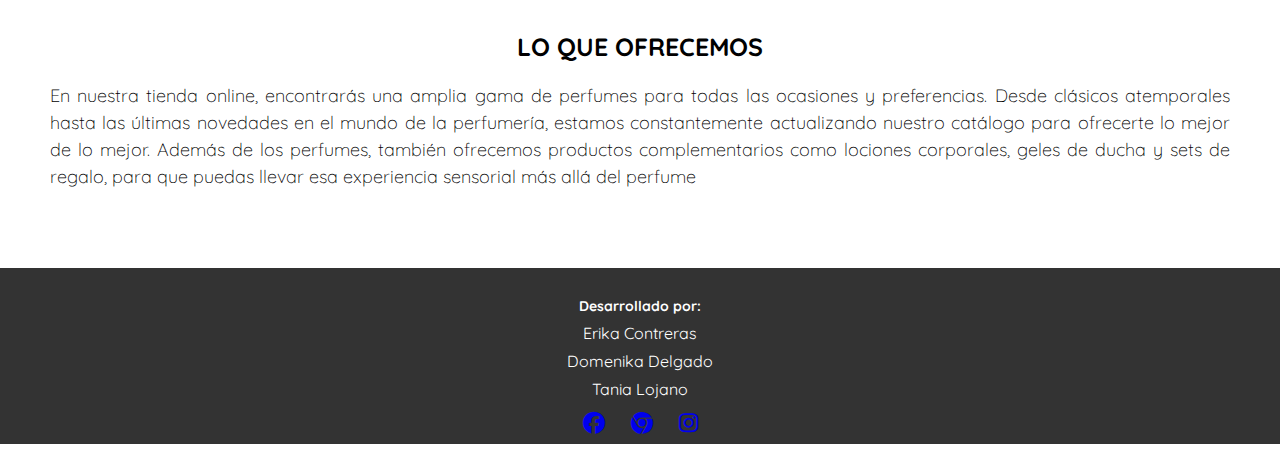
==== commit 9af22b7a: "formulario borrado" ====
--- a/Recetas/Recetas/Recetas/index.html
+++ b/Recetas/Recetas/Recetas/index.html
@@ -27,7 +27,12 @@
     </div>
     <nav class="barra_navegacion">
       <a class="active" href="index.html">Inicio</a>
+<<<<<<< HEAD
       <a href="platos.html">Perfumenes</a>
+=======
+      <a href="platos.html">Productos</a>
+      <a href="formulario.html">Sobre nosotros</a>
+>>>>>>> f0de113e865c297d4016658500ce2dc73e7c856b
     </nav>
   </div>
 
@@ -85,6 +90,8 @@
 
     </div
   </section>
+
+
   <footer class="footer-names">
     <div class="info-personal">
       <h1>Desarrollado por:</h1>
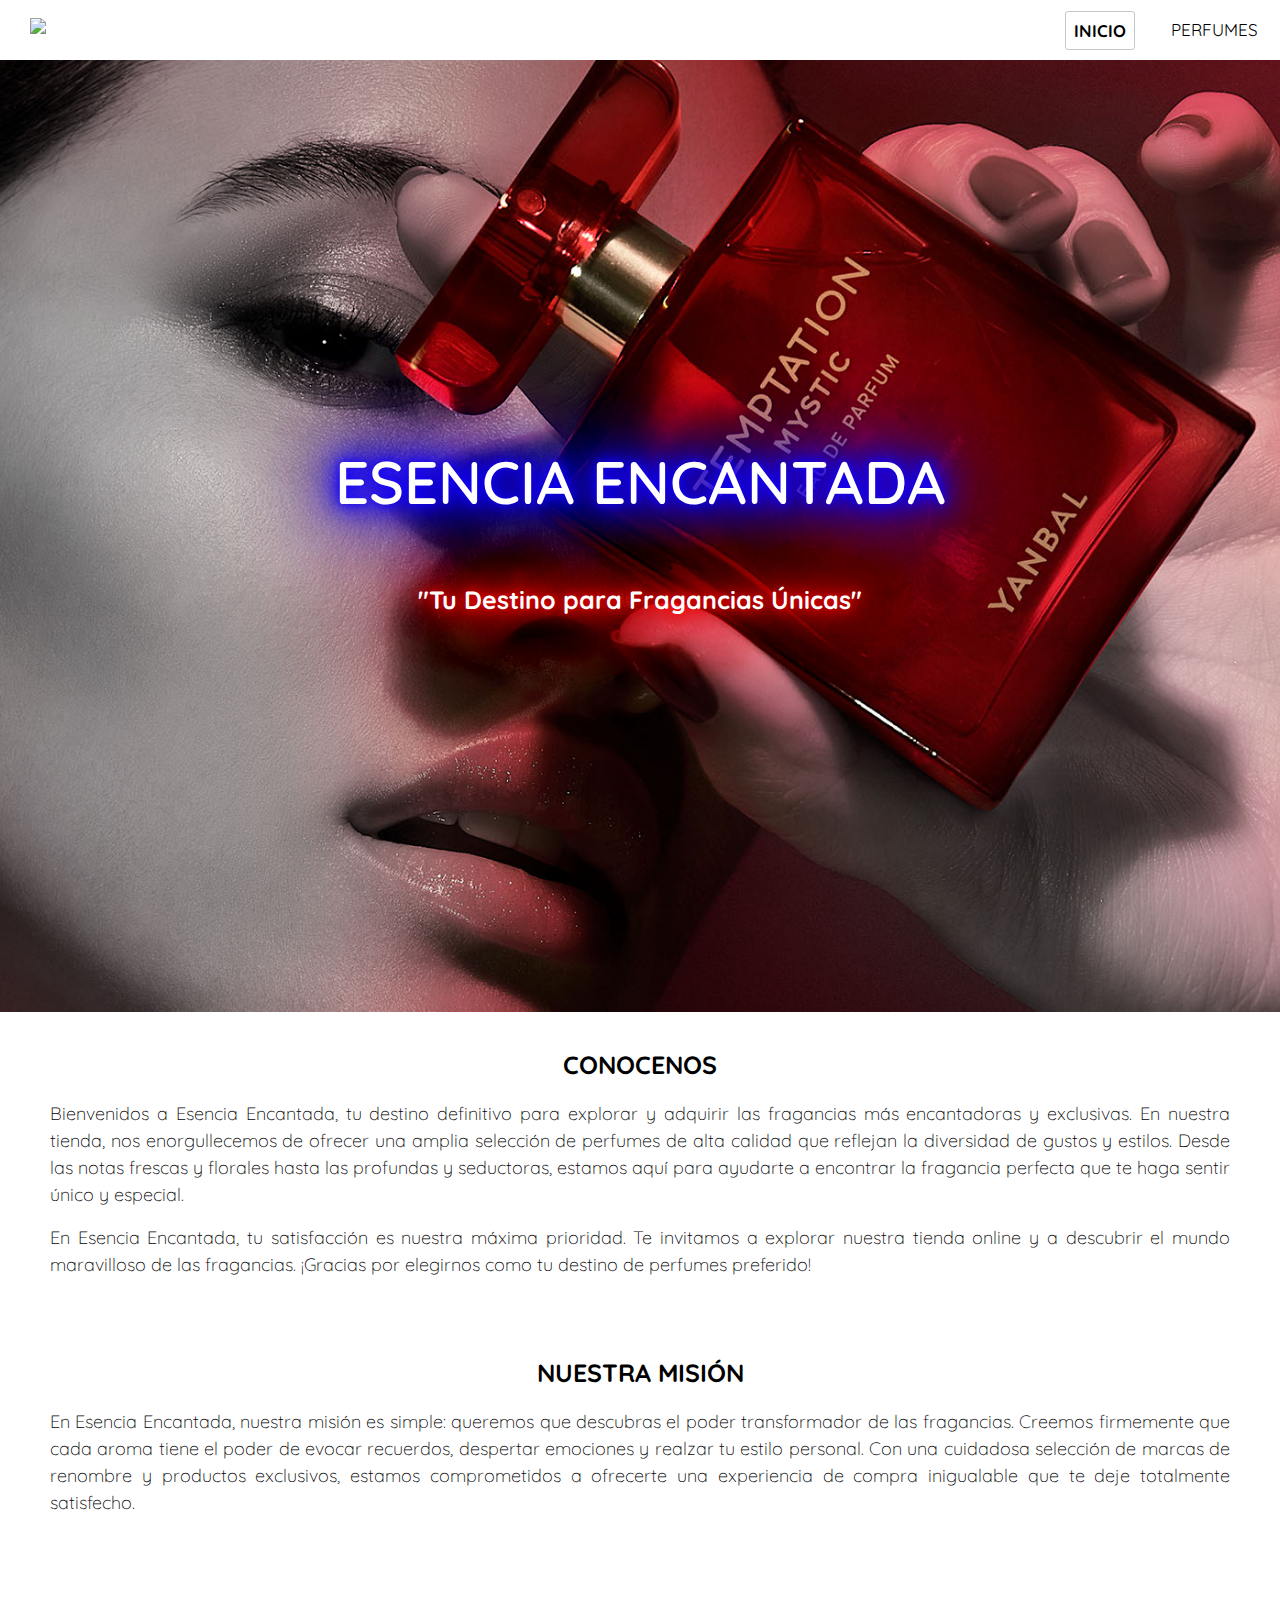
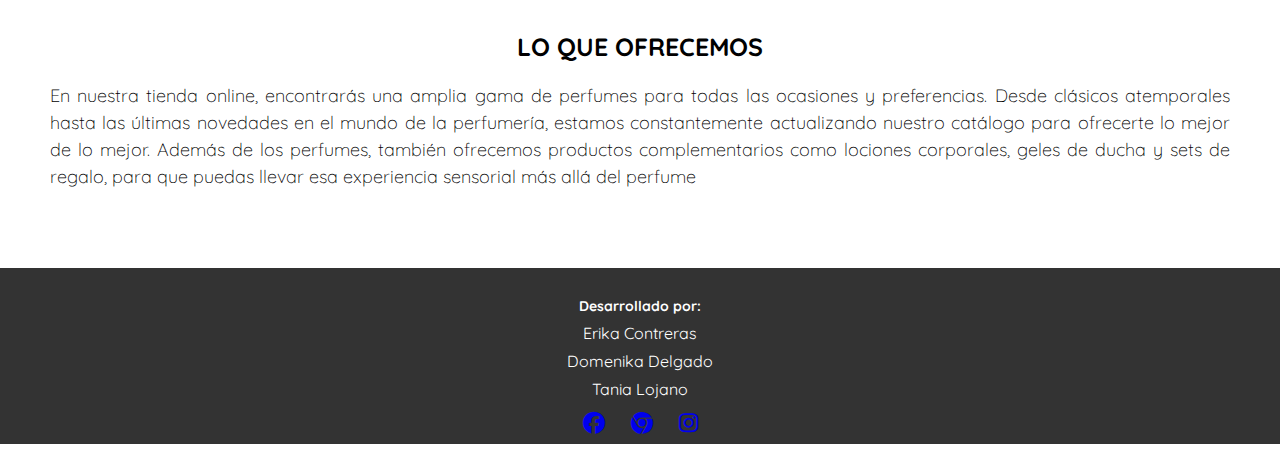
==== commit 71ab1c67: "dado forma a la parte de los perfumes" ====
--- a/Recetas/Recetas/Recetas/index.html
+++ b/Recetas/Recetas/Recetas/index.html
@@ -27,12 +27,7 @@
     </div>
     <nav class="barra_navegacion">
       <a class="active" href="index.html">Inicio</a>
-<<<<<<< HEAD
-      <a href="platos.html">Perfumenes</a>
-=======
-      <a href="platos.html">Productos</a>
-      <a href="formulario.html">Sobre nosotros</a>
->>>>>>> f0de113e865c297d4016658500ce2dc73e7c856b
+      <a href="platos.html">Perfumes</a>
     </nav>
   </div>
 
--- a/Recetas/Recetas/Recetas/css/estilos.css
+++ b/Recetas/Recetas/Recetas/css/estilos.css
@@ -122,7 +122,7 @@
     justify-content: center;
     align-items: center;
     height: 110vh;
-    background: url(imagenes/introduccion.jpg) no-repeat center;
+    background: url(imagenes/portada.jpg) no-repeat center;
     background-size: cover;
 }
 
@@ -131,7 +131,7 @@
     justify-content: center;
     align-items: center;
     height: 110vh;
-    background: url(imagenes/platos.jpg) no-repeat center;
+    background: url(imagenes/fragancias.jpg) no-repeat center;
     background-size: cover;
 }
 
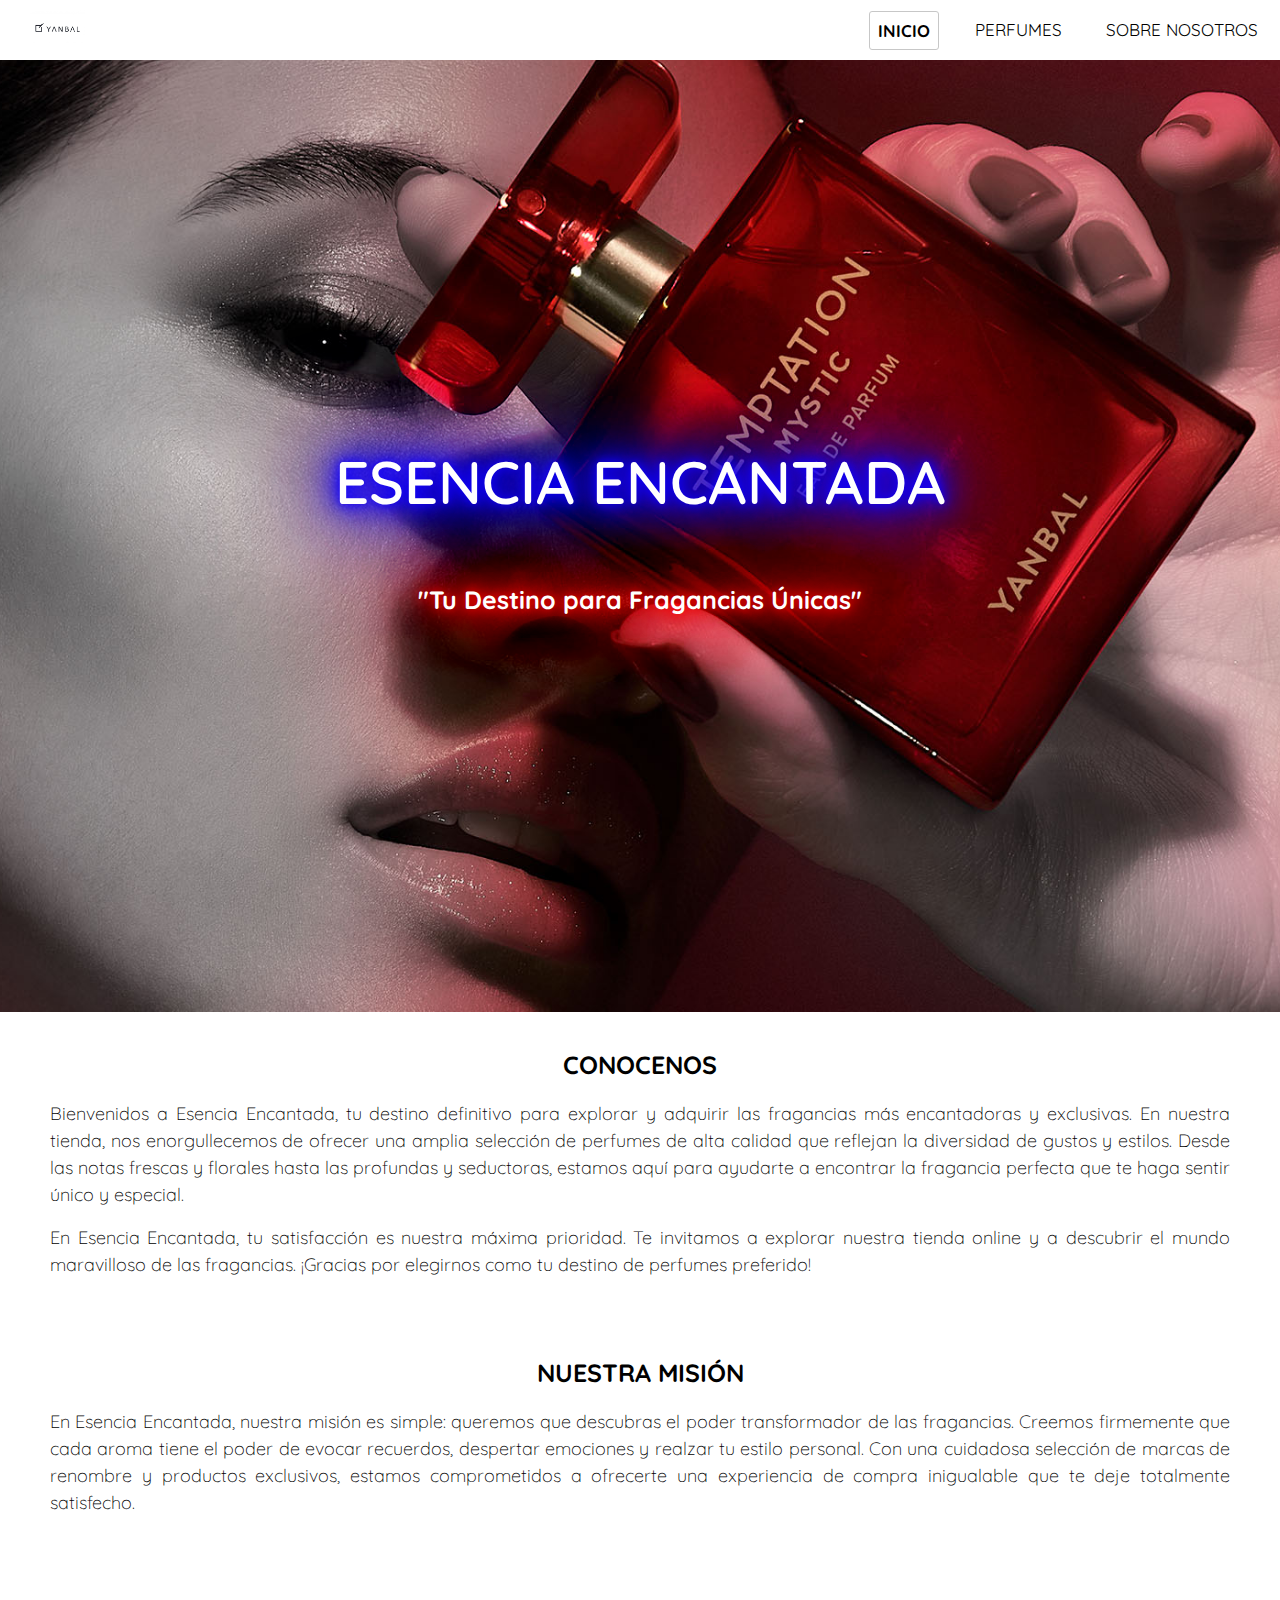
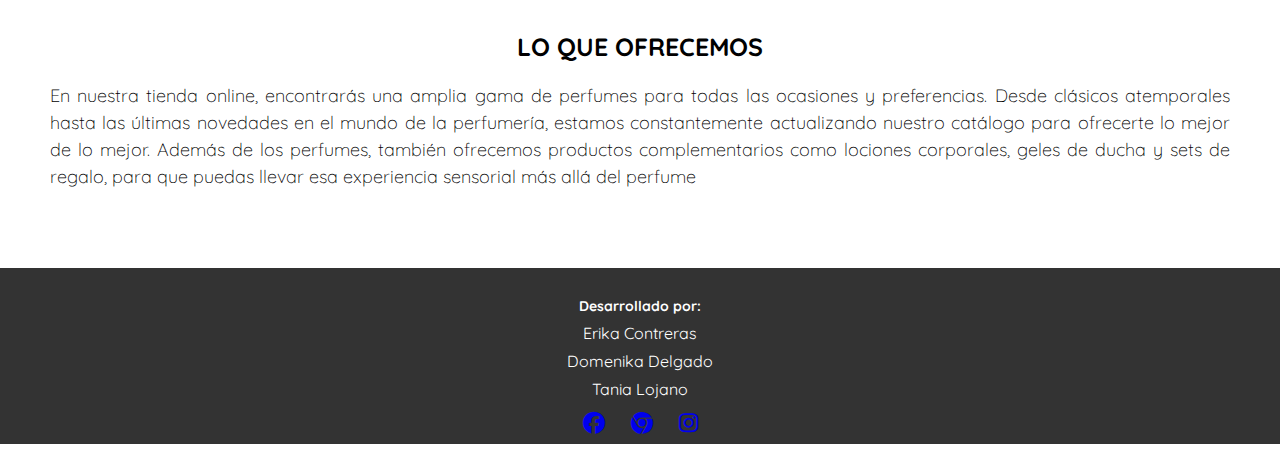
==== commit d0f9e79d: "acabado todo" ====
--- a/Recetas/Recetas/Recetas/index.html
+++ b/Recetas/Recetas/Recetas/index.html
@@ -23,11 +23,12 @@
 <body>
   <div class="head">
     <div class="logo">
-      <a href="index.html"><img src="img/logo.jpg" alt="Básquet"></a>
+      <a href="index.html"><img src="img/yanbal.jpg" alt="Yanbal"></a>
     </div>
     <nav class="barra_navegacion">
       <a class="active" href="index.html">Inicio</a>
-      <a href="platos.html">Perfumes</a>
+      <a href="perfumes.html">Perfumes</a>
+      <a href="formulario.html">Sobre Nosotros</a>
     </nav>
   </div>
 
--- a/Recetas/Recetas/Recetas/css/estilos.css
+++ b/Recetas/Recetas/Recetas/css/estilos.css
@@ -135,23 +135,6 @@
     background-size: cover;
 }
 
-.header3 {
-    display: flex;
-    justify-content: center;
-    align-items: center;
-    height: 110vh;
-    background: url(imagenes/b7.gif) no-repeat center;
-    background-size: cover;
-}
-
-.header4 {
-    display: flex;
-    justify-content: center;
-    align-items: center;
-    height: 110vh;
-    background: url(imagenes/b8.gif) no-repeat center;
-    background-size: cover;
-}
 
 .pagina_inicio {
     background: #ffffff;
